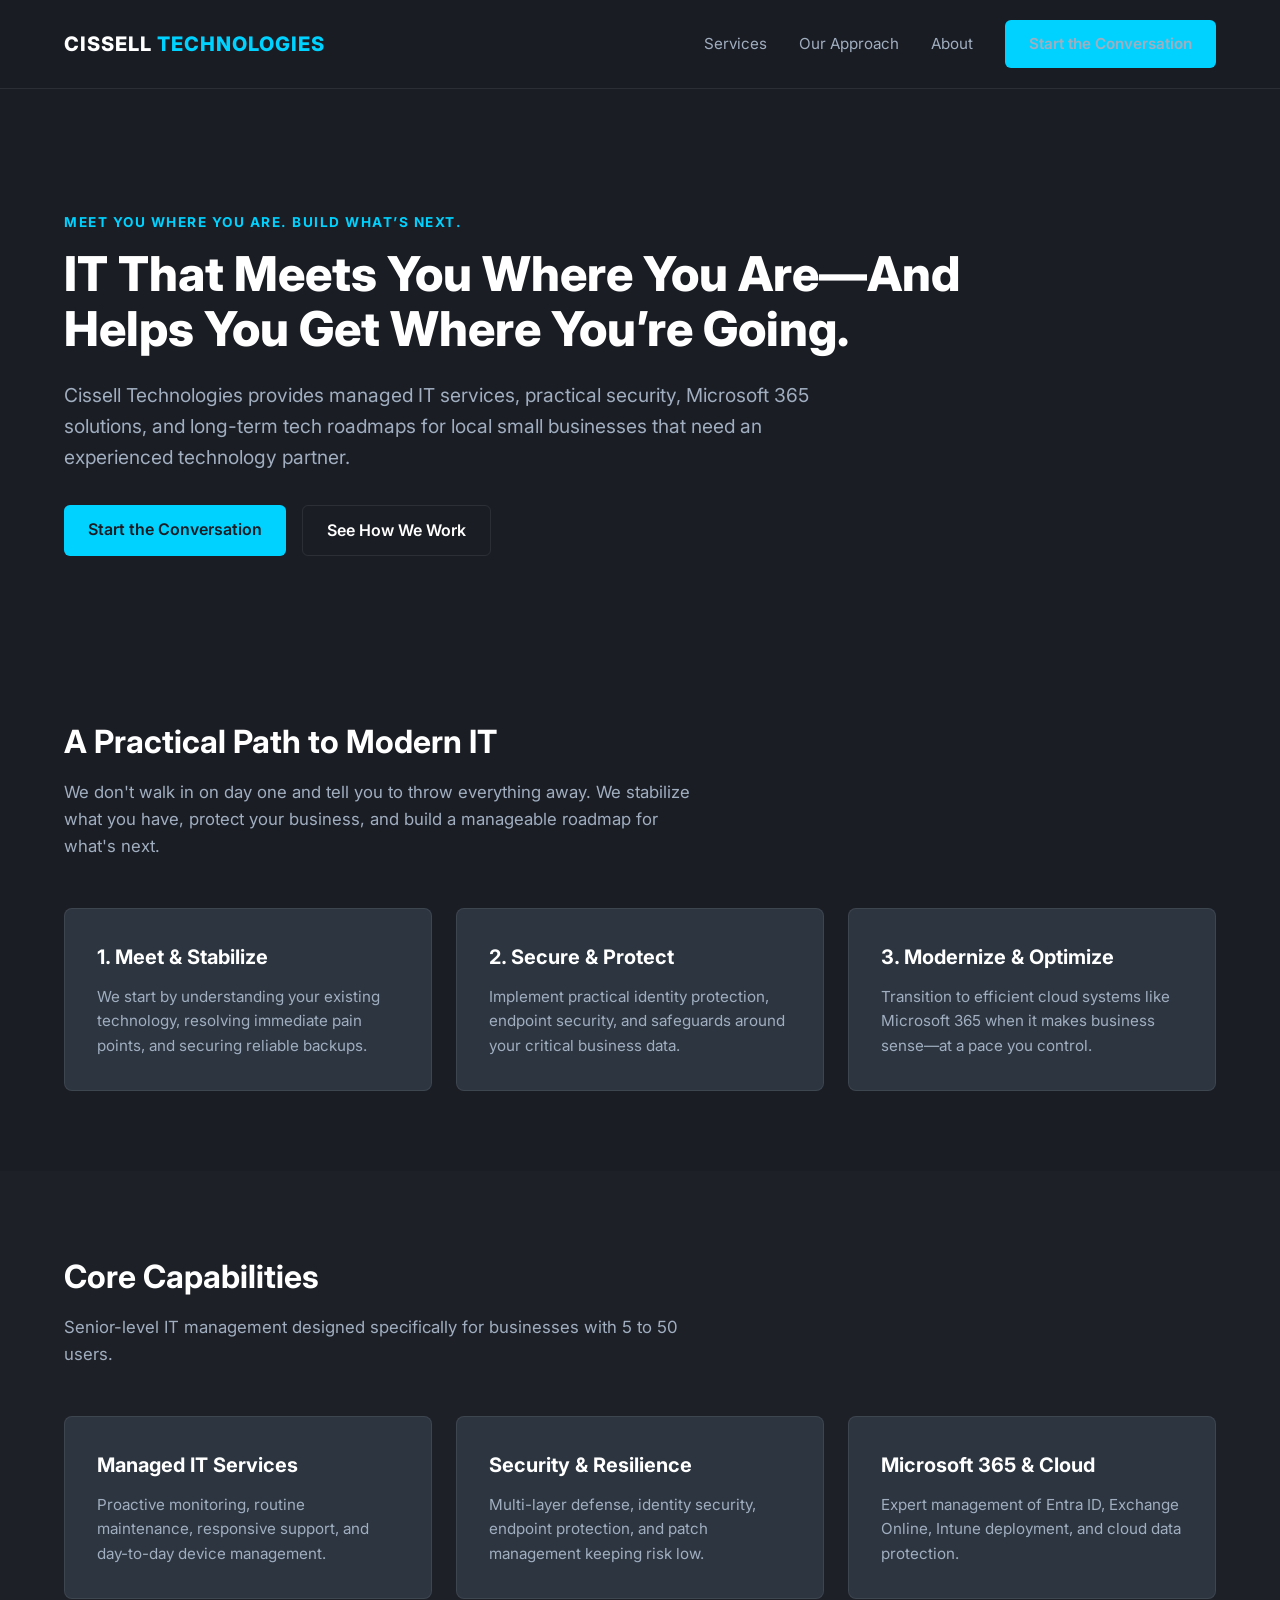
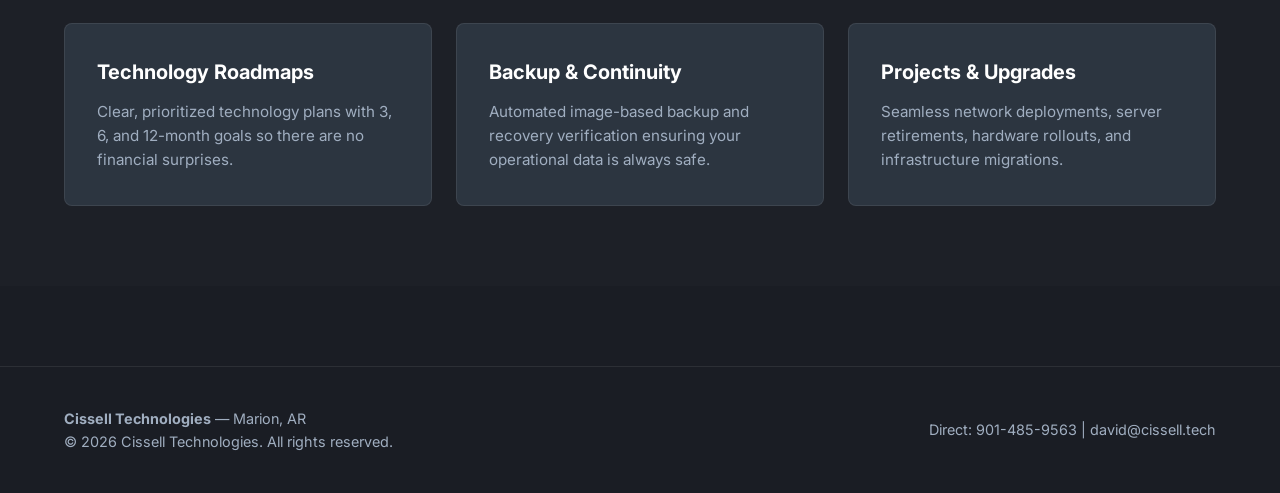
==== index.html @ 0b612d28 "Add files via upload" ====
<!DOCTYPE html>
<html lang="en">
<head>
  <meta charset="UTF-8">
  <meta name="viewport" content="width=device-width, initial-scale=1.0">
  <title>Cissell Technologies | Managed IT Services & Consulting</title>
  <meta name="description" content="Senior-level managed IT services, practical security, and technology roadmaps for local small businesses.">
  <link rel="stylesheet" href="styles.css">
  <link rel="preconnect" href="https://fonts.googleapis.com">
  <link rel="preconnect" href="https://fonts.gstatic.com" crossorigin>
  <link href="https://fonts.googleapis.com/css2?family=Inter:wght@400;600;700;800&display=swap" rel="stylesheet">
</head>
<body>

  <!-- NAVIGATION -->
  <nav class="navbar">
    <div class="container nav-container">
      <a href="index.html" class="brand-logo">CISSELL <span>TECHNOLOGIES</span></a>
      <ul class="nav-links">
        <li><a href="services.html">Services</a></li>
        <li><a href="approach.html">Our Approach</a></li>
        <li><a href="about.html">About</a></li>
        <li><a href="contact.html" class="btn btn-primary">Start the Conversation</a></li>
      </ul>
    </div>
  </nav>

  <!-- HERO SECTION -->
  <header class="hero">
    <div class="container">
      <div class="hero-grid">
        <div>
          <span class="tagline-badge">Meet You Where You Are. Build What’s Next.</span>
          <h1>IT That Meets You Where You Are—And Helps You Get Where You’re Going.</h1>
          <p>Cissell Technologies provides managed IT services, practical security, Microsoft 365 solutions, and long-term tech roadmaps for local small businesses that need an experienced technology partner.</p>
          <div class="cta-group">
            <a href="contact.html" class="btn btn-primary">Start the Conversation</a>
            <a href="approach.html" class="btn btn-secondary">See How We Work</a>
          </div>
        </div>
      </div>
    </div>
  </header>

  <!-- PHILOSOPHY / APPROACH SECTION -->
  <section>
    <div class="container">
      <div class="section-header">
        <h2>A Practical Path to Modern IT</h2>
        <p>We don't walk in on day one and tell you to throw everything away. We stabilize what you have, protect your business, and build a manageable roadmap for what's next.</p>
      </div>

      <div class="grid-3">
        <div class="card">
          <h3>1. Meet & Stabilize</h3>
          <p>We start by understanding your existing technology, resolving immediate pain points, and securing reliable backups.</p>
        </div>
        <div class="card">
          <h3>2. Secure & Protect</h3>
          <p>Implement practical identity protection, endpoint security, and safeguards around your critical business data.</p>
        </div>
        <div class="card">
          <h3>3. Modernize & Optimize</h3>
          <p>Transition to efficient cloud systems like Microsoft 365 when it makes business sense—at a pace you control.</p>
        </div>
      </div>
    </div>
  </section>

  <!-- SERVICES PREVIEW -->
  <section style="background-color: rgba(255,255,255,0.01);">
    <div class="container">
      <div class="section-header">
        <h2>Core Capabilities</h2>
        <p>Senior-level IT management designed specifically for businesses with 5 to 50 users.</p>
      </div>

      <div class="grid-3">
        <div class="card">
          <h3>Managed IT Services</h3>
          <p>Proactive monitoring, routine maintenance, responsive support, and day-to-day device management.</p>
        </div>
        <div class="card">
          <h3>Security & Resilience</h3>
          <p>Multi-layer defense, identity security, endpoint protection, and patch management keeping risk low.</p>
        </div>
        <div class="card">
          <h3>Microsoft 365 & Cloud</h3>
          <p>Expert management of Entra ID, Exchange Online, Intune deployment, and cloud data protection.</p>
        </div>
        <div class="card">
          <h3>Technology Roadmaps</h3>
          <p>Clear, prioritized technology plans with 3, 6, and 12-month goals so there are no financial surprises.</p>
        </div>
        <div class="card">
          <h3>Backup & Continuity</h3>
          <p>Automated image-based backup and recovery verification ensuring your operational data is always safe.</p>
        </div>
        <div class="card">
          <h3>Projects & Upgrades</h3>
          <p>Seamless network deployments, server retirements, hardware rollouts, and infrastructure migrations.</p>
        </div>
      </div>
    </div>
  </section>

  <!-- FOOTER -->
  <footer>
    <div class="container footer-container">
      <div>
        <p><strong>Cissell Technologies</strong> — Marion, AR</p>
        <p>© 2026 Cissell Technologies. All rights reserved.</p>
      </div>
      <div>
        <p>Direct: 901-485-9563 | david@cissell.tech</p>
      </div>
    </div>
  </footer>

</body>
</html>
---- styles.css ----
/* ==========================================
   CISSELL TECHNOLOGIES - DESIGN SYSTEM
   Palette: Obsidian, Electric Cyan, Steel Slate
   ========================================== */

:root {
  --bg-obsidian: #1A1D24;
  --card-slate: #2C3540;
  --accent-cyan: #00D2FF;
  --accent-cyan-hover: #33DCFF;
  --text-white: #FFFFFF;
  --text-slate: #A0AEC0;
  --border-slate: rgba(255, 255, 255, 0.08);
  --font-family: 'Inter', -apple-system, BlinkMacSystemFont, 'Segoe UI', Roboto, sans-serif;
  --container-max: 1200px;
}

* {
  box-sizing: border-box;
  margin: 0;
  padding: 0;
}

body {
  background-color: var(--bg-obsidian);
  color: var(--text-white);
  font-family: var(--font-family);
  line-height: 1.6;
  -webkit-font-smoothing: antialiased;
}

/* LAYOUT & CONTAINERS */
.container {
  max-width: var(--container-max);
  margin: 0 auto;
  padding: 0 24px;
}

section {
  padding: 80px 0;
}

/* NAVIGATION */
.navbar {
  position: sticky;
  top: 0;
  background-color: rgba(26, 29, 36, 0.9);
  backdrop-filter: blur(10px);
  border-bottom: 1px solid var(--border-slate);
  z-index: 1000;
  padding: 20px 0;
}

.nav-container {
  display: flex;
  justify-content: space-between;
  align-items: center;
}

.brand-logo {
  font-weight: 800;
  font-size: 1.25rem;
  letter-spacing: 1px;
  color: var(--text-white);
  text-decoration: none;
}

.brand-logo span {
  color: var(--accent-cyan);
}

.nav-links {
  display: flex;
  gap: 32px;
  list-style: none;
  align-items: center;
}

.nav-links a {
  color: var(--text-slate);
  text-decoration: none;
  font-size: 0.95rem;
  transition: color 0.2s ease;
}

.nav-links a:hover {
  color: var(--text-white);
}

/* BUTTONS */
.btn {
  display: inline-block;
  padding: 12px 24px;
  border-radius: 6px;
  font-weight: 600;
  text-decoration: none;
  transition: all 0.2s ease;
  cursor: pointer;
  border: none;
}

.btn-primary {
  background-color: var(--accent-cyan);
  color: var(--bg-obsidian);
}

.btn-primary:hover {
  background-color: var(--accent-cyan-hover);
  box-shadow: 0 0 15px rgba(0, 210, 255, 0.3);
}

.btn-secondary {
  background-color: transparent;
  color: var(--text-white);
  border: 1px solid var(--border-slate);
}

.btn-secondary:hover {
  border-color: var(--text-slate);
  background-color: rgba(255, 255, 255, 0.03);
}

/* HERO SECTION */
.hero {
  padding: 120px 0 80px 0;
}

.hero-grid {
  display: grid;
  grid-template-columns: 1fr;
  gap: 40px;
  max-width: 900px;
}

.tagline-badge {
  display: inline-block;
  color: var(--accent-cyan);
  font-size: 0.85rem;
  font-weight: 700;
  letter-spacing: 1.5px;
  text-transform: uppercase;
  margin-bottom: 12px;
}

.hero h1 {
  font-size: 3rem;
  line-height: 1.15;
  font-weight: 800;
  margin-bottom: 24px;
}

.hero p {
  font-size: 1.2rem;
  color: var(--text-slate);
  margin-bottom: 32px;
  max-width: 750px;
}

.cta-group {
  display: flex;
  gap: 16px;
  flex-wrap: wrap;
}

/* CARDS & GRIDS */
.section-header {
  margin-bottom: 48px;
}

.section-header h2 {
  font-size: 2rem;
  font-weight: 700;
  margin-bottom: 12px;
}

.section-header p {
  color: var(--text-slate);
  font-size: 1.05rem;
  max-width: 650px;
}

.grid-3 {
  display: grid;
  grid-template-columns: repeat(auto-fit, minmax(320px, 1fr));
  gap: 24px;
}

.card {
  background-color: var(--card-slate);
  border: 1px solid var(--border-slate);
  border-radius: 8px;
  padding: 32px;
  transition: transform 0.2s ease, border-color 0.2s ease;
}

.card:hover {
  transform: translateY(-4px);
  border-color: rgba(0, 210, 255, 0.3);
}

.card h3 {
  font-size: 1.25rem;
  margin-bottom: 12px;
}

.card p {
  color: var(--text-slate);
  font-size: 0.95rem;
}

/* FOOTER */
footer {
  border-top: 1px solid var(--border-slate);
  padding: 40px 0;
  margin-top: 80px;
  color: var(--text-slate);
  font-size: 0.9rem;
}

.footer-container {
  display: flex;
  justify-content: space-between;
  align-items: center;
  flex-wrap: wrap;
  gap: 20px;
}

/* RESPONSIVE */
@media (max-width: 768px) {
  .hero h1 { font-size: 2.2rem; }
  .nav-links { display: none; } /* Add mobile drawer script as needed */
}
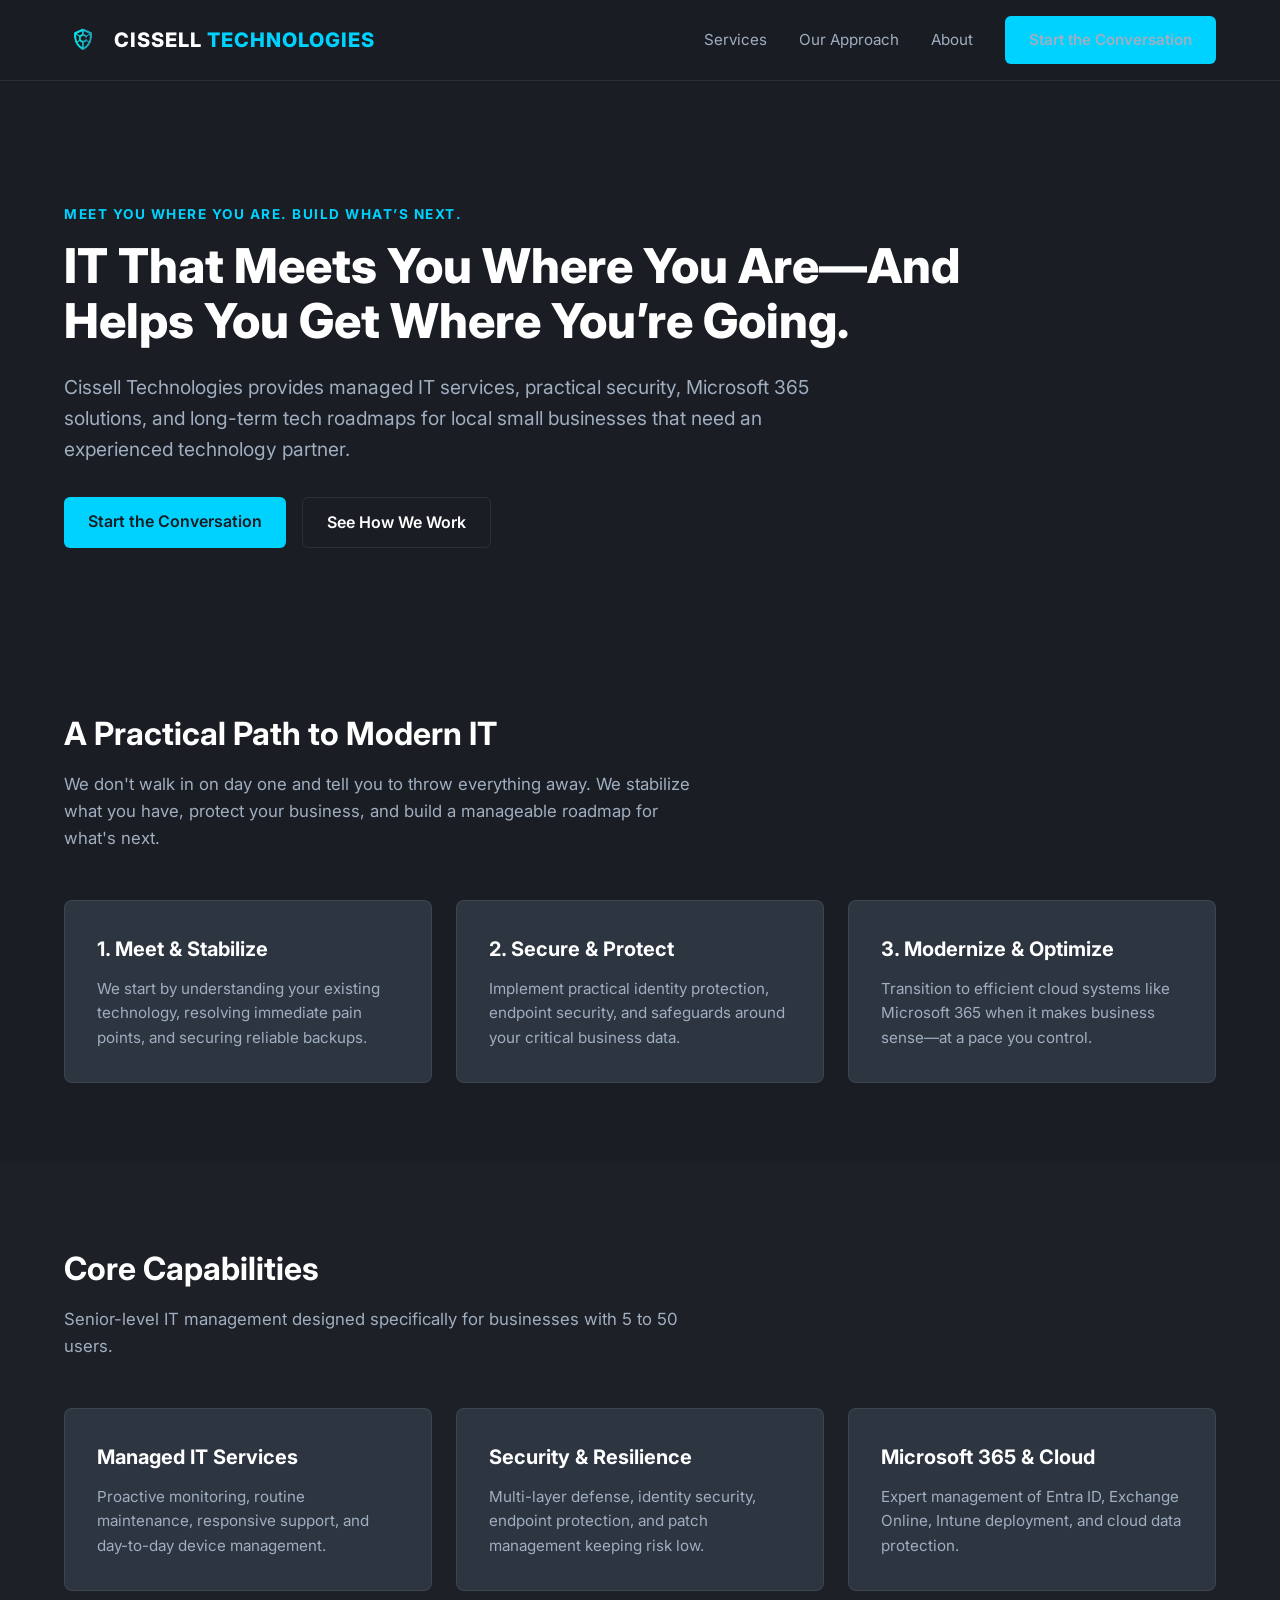
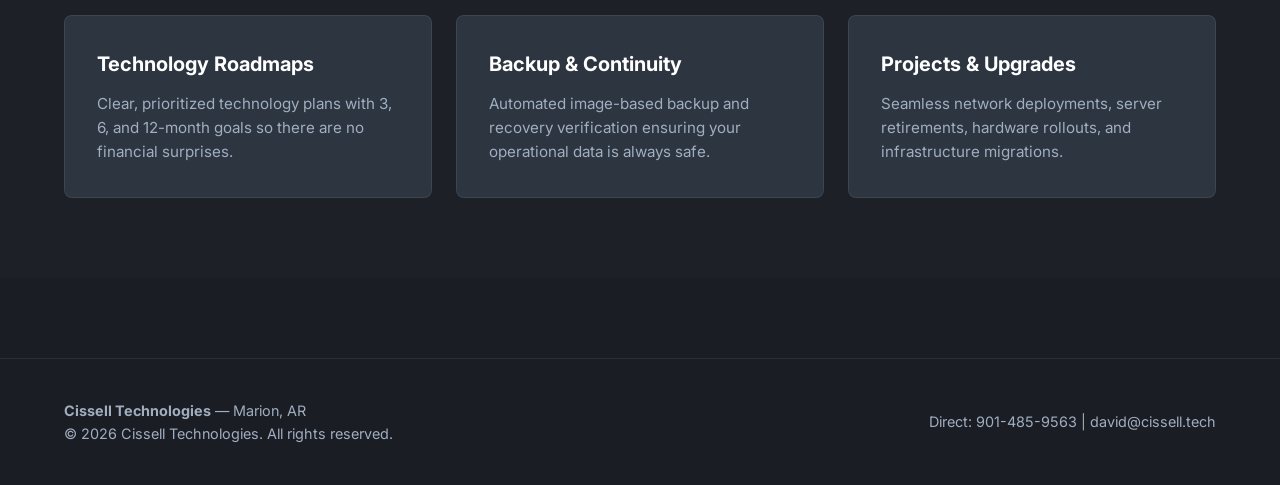
==== commit 6a205180: "Add files via upload" ====
--- a/index.html
+++ b/index.html
@@ -5,6 +5,7 @@
   <meta name="viewport" content="width=device-width, initial-scale=1.0">
   <title>Cissell Technologies | Managed IT Services & Consulting</title>
   <meta name="description" content="Senior-level managed IT services, practical security, and technology roadmaps for local small businesses.">
+  <link rel="icon" type="image/svg+xml" href="logo.svg">
   <link rel="stylesheet" href="styles.css">
   <link rel="preconnect" href="https://fonts.googleapis.com">
   <link rel="preconnect" href="https://fonts.gstatic.com" crossorigin>
@@ -15,7 +16,10 @@
   <!-- NAVIGATION -->
   <nav class="navbar">
     <div class="container nav-container">
-      <a href="index.html" class="brand-logo">CISSELL <span>TECHNOLOGIES</span></a>
+      <a href="index.html" class="brand-link">
+        <img src="logo.svg" alt="Cissell Technologies Logo" class="brand-logo-img">
+        <span class="brand-text">CISSELL <span>TECHNOLOGIES</span></span>
+      </a>
       <ul class="nav-links">
         <li><a href="services.html">Services</a></li>
         <li><a href="approach.html">Our Approach</a></li>
--- a/styles.css
+++ b/styles.css
@@ -40,7 +40,7 @@
   padding: 80px 0;
 }
 
-/* NAVIGATION */
+/* NAVIGATION & BRANDING */
 .navbar {
   position: sticky;
   top: 0;
@@ -48,7 +48,7 @@
   backdrop-filter: blur(10px);
   border-bottom: 1px solid var(--border-slate);
   z-index: 1000;
-  padding: 20px 0;
+  padding: 16px 0;
 }
 
 .nav-container {
@@ -57,15 +57,27 @@
   align-items: center;
 }
 
-.brand-logo {
+.brand-link {
+  display: flex;
+  align-items: center;
+  gap: 12px;
+  text-decoration: none;
+}
+
+.brand-logo-img {
+  height: 38px;
+  width: auto;
+  display: block;
+}
+
+.brand-text {
   font-weight: 800;
   font-size: 1.25rem;
   letter-spacing: 1px;
   color: var(--text-white);
-  text-decoration: none;
-}
-
-.brand-logo span {
+}
+
+.brand-text span {
   color: var(--accent-cyan);
 }
 
@@ -228,5 +240,5 @@
 /* RESPONSIVE */
 @media (max-width: 768px) {
   .hero h1 { font-size: 2.2rem; }
-  .nav-links { display: none; } /* Add mobile drawer script as needed */
+  .nav-links { display: none; }
 }
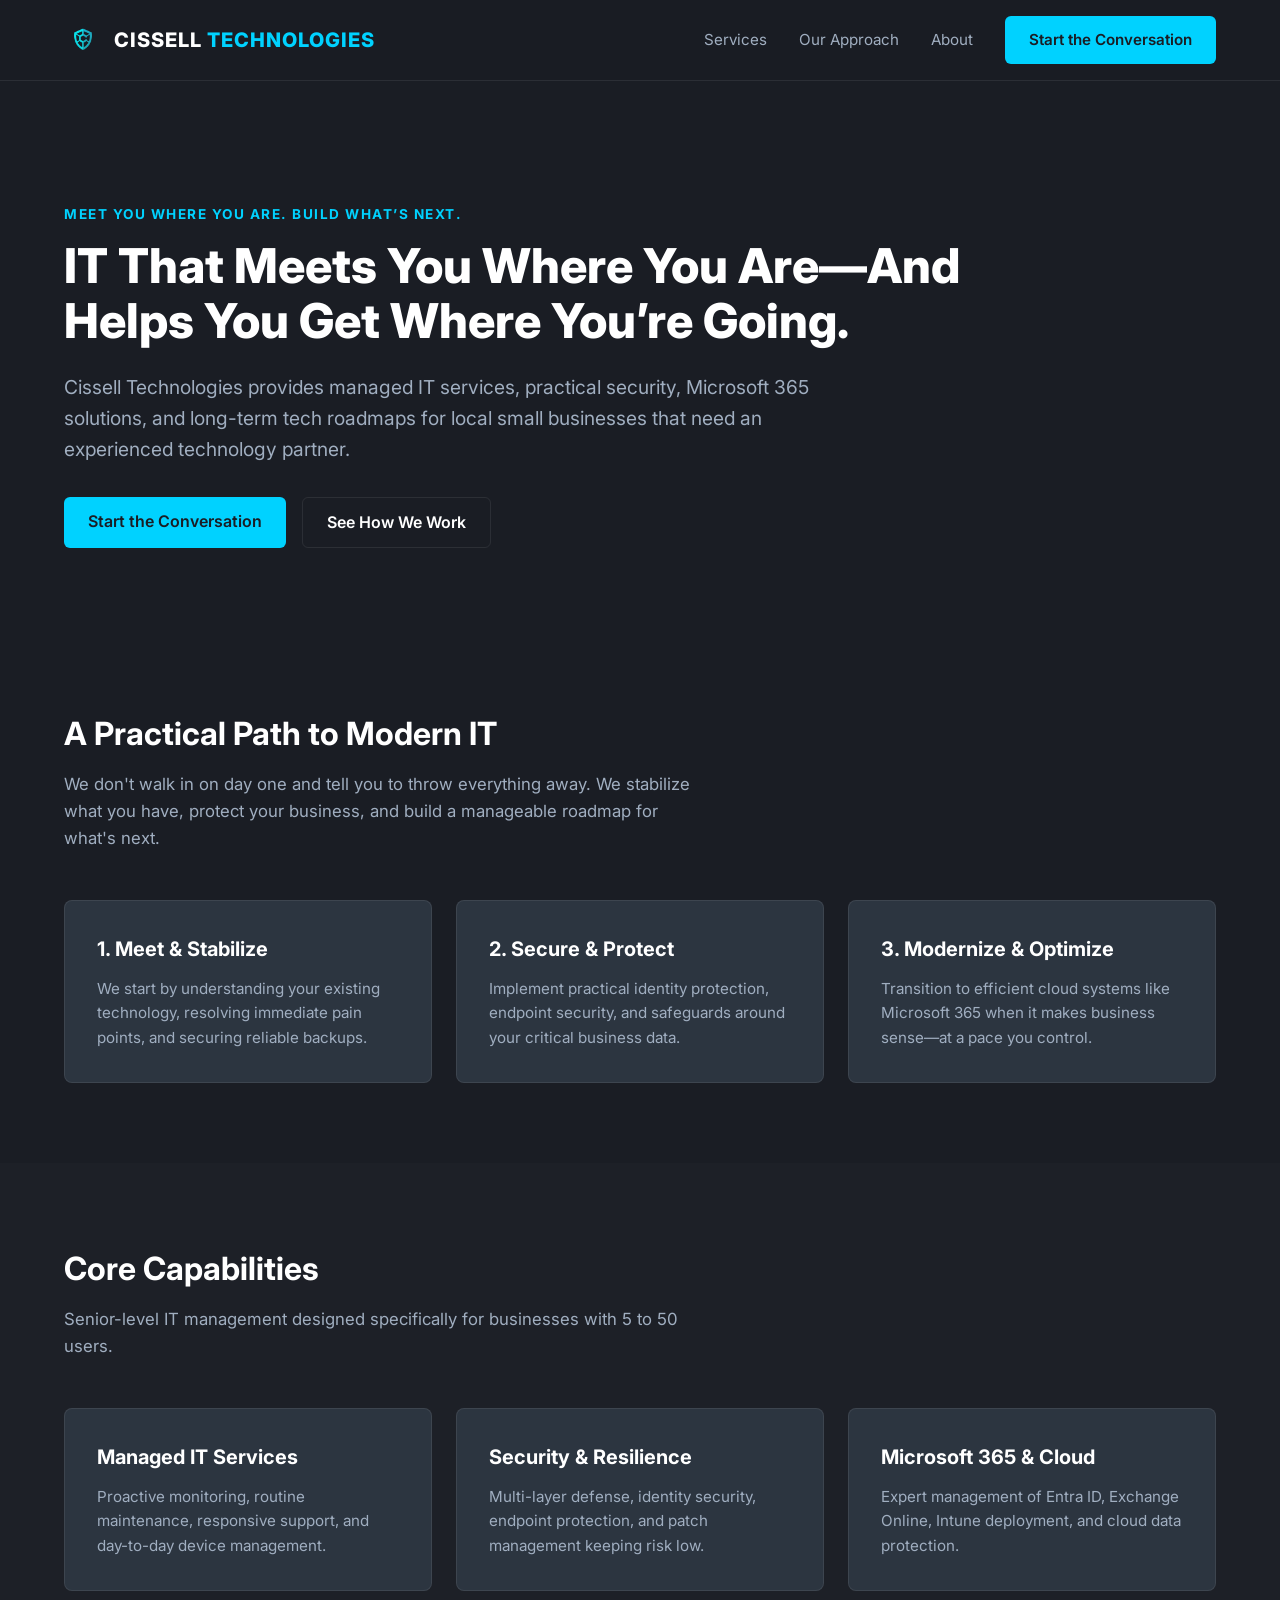
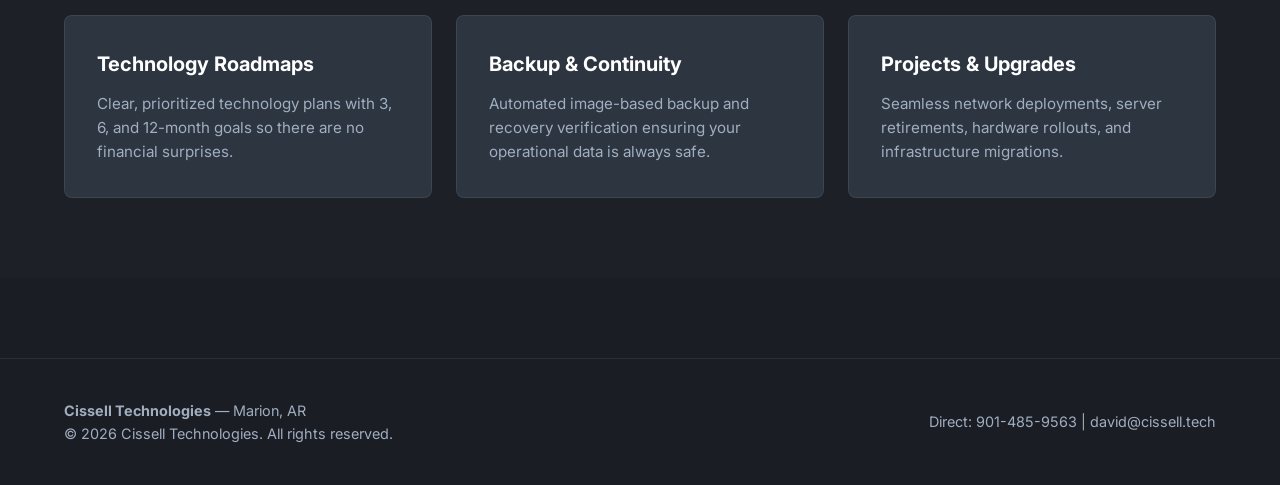
==== commit d0a38a9e: "Add files via upload" ====
--- a/index.html
+++ b/index.html
@@ -16,9 +16,11 @@
   <!-- NAVIGATION -->
   <nav class="navbar">
     <div class="container nav-container">
-      <a href="index.html" class="brand-link">
-        <img src="logo.svg" alt="Cissell Technologies Logo" class="brand-logo-img">
-        <span class="brand-text">CISSELL <span>TECHNOLOGIES</span></span>
+      <a href="index.html" class="brand-link" style="text-decoration: none; display: flex; align-items: center; gap: 12px;">
+        <img src="logo.svg" alt="Cissell Technologies Logo" class="brand-logo-img" height="38" style="height: 38px; width: auto; display: block;">
+        <span class="brand-text" style="color: #ffffff; font-weight: 800; font-size: 1.25rem; letter-spacing: 1px; text-decoration: none; white-space: nowrap;">
+          CISSELL <span style="color: #00d2ff;">TECHNOLOGIES</span>
+        </span>
       </a>
       <ul class="nav-links">
         <li><a href="services.html">Services</a></li>
--- a/styles.css
+++ b/styles.css
@@ -40,7 +40,7 @@
   padding: 80px 0;
 }
 
-/* NAVIGATION & BRANDING */
+/* NAVIGATION & BRANDING RESET */
 .navbar {
   position: sticky;
   top: 0;
@@ -57,28 +57,40 @@
   align-items: center;
 }
 
-.brand-link {
-  display: flex;
-  align-items: center;
-  gap: 12px;
-  text-decoration: none;
+/* HARD OVERRIDE FOR HYPERLINK DEFAULTS */
+a.brand-link,
+a.brand-link:visited,
+a.brand-link:hover,
+a.brand-link:active {
+  display: flex !important;
+  align-items: center !important;
+  gap: 12px !important;
+  text-decoration: none !important;
+  color: inherit !important;
+  outline: none;
 }
 
 .brand-logo-img {
-  height: 38px;
-  width: auto;
+  height: 38px !important;
+  max-height: 38px !important;
+  width: auto !important;
+  max-width: 100% !important;
+  object-fit: contain;
   display: block;
 }
 
 .brand-text {
-  font-weight: 800;
-  font-size: 1.25rem;
-  letter-spacing: 1px;
-  color: var(--text-white);
+  font-family: 'Inter', -apple-system, BlinkMacSystemFont, sans-serif !important;
+  font-weight: 800 !important;
+  font-size: 1.25rem !important;
+  letter-spacing: 1px !important;
+  color: #FFFFFF !important;
+  white-space: nowrap !important;
+  text-decoration: none !important;
 }
 
 .brand-text span {
-  color: var(--accent-cyan);
+  color: #00D2FF !important;
 }
 
 .nav-links {
@@ -113,7 +125,7 @@
 
 .btn-primary {
   background-color: var(--accent-cyan);
-  color: var(--bg-obsidian);
+  color: var(--bg-obsidian) !important;
 }
 
 .btn-primary:hover {
@@ -123,7 +135,7 @@
 
 .btn-secondary {
   background-color: transparent;
-  color: var(--text-white);
+  color: var(--text-white) !important;
   border: 1px solid var(--border-slate);
 }
 
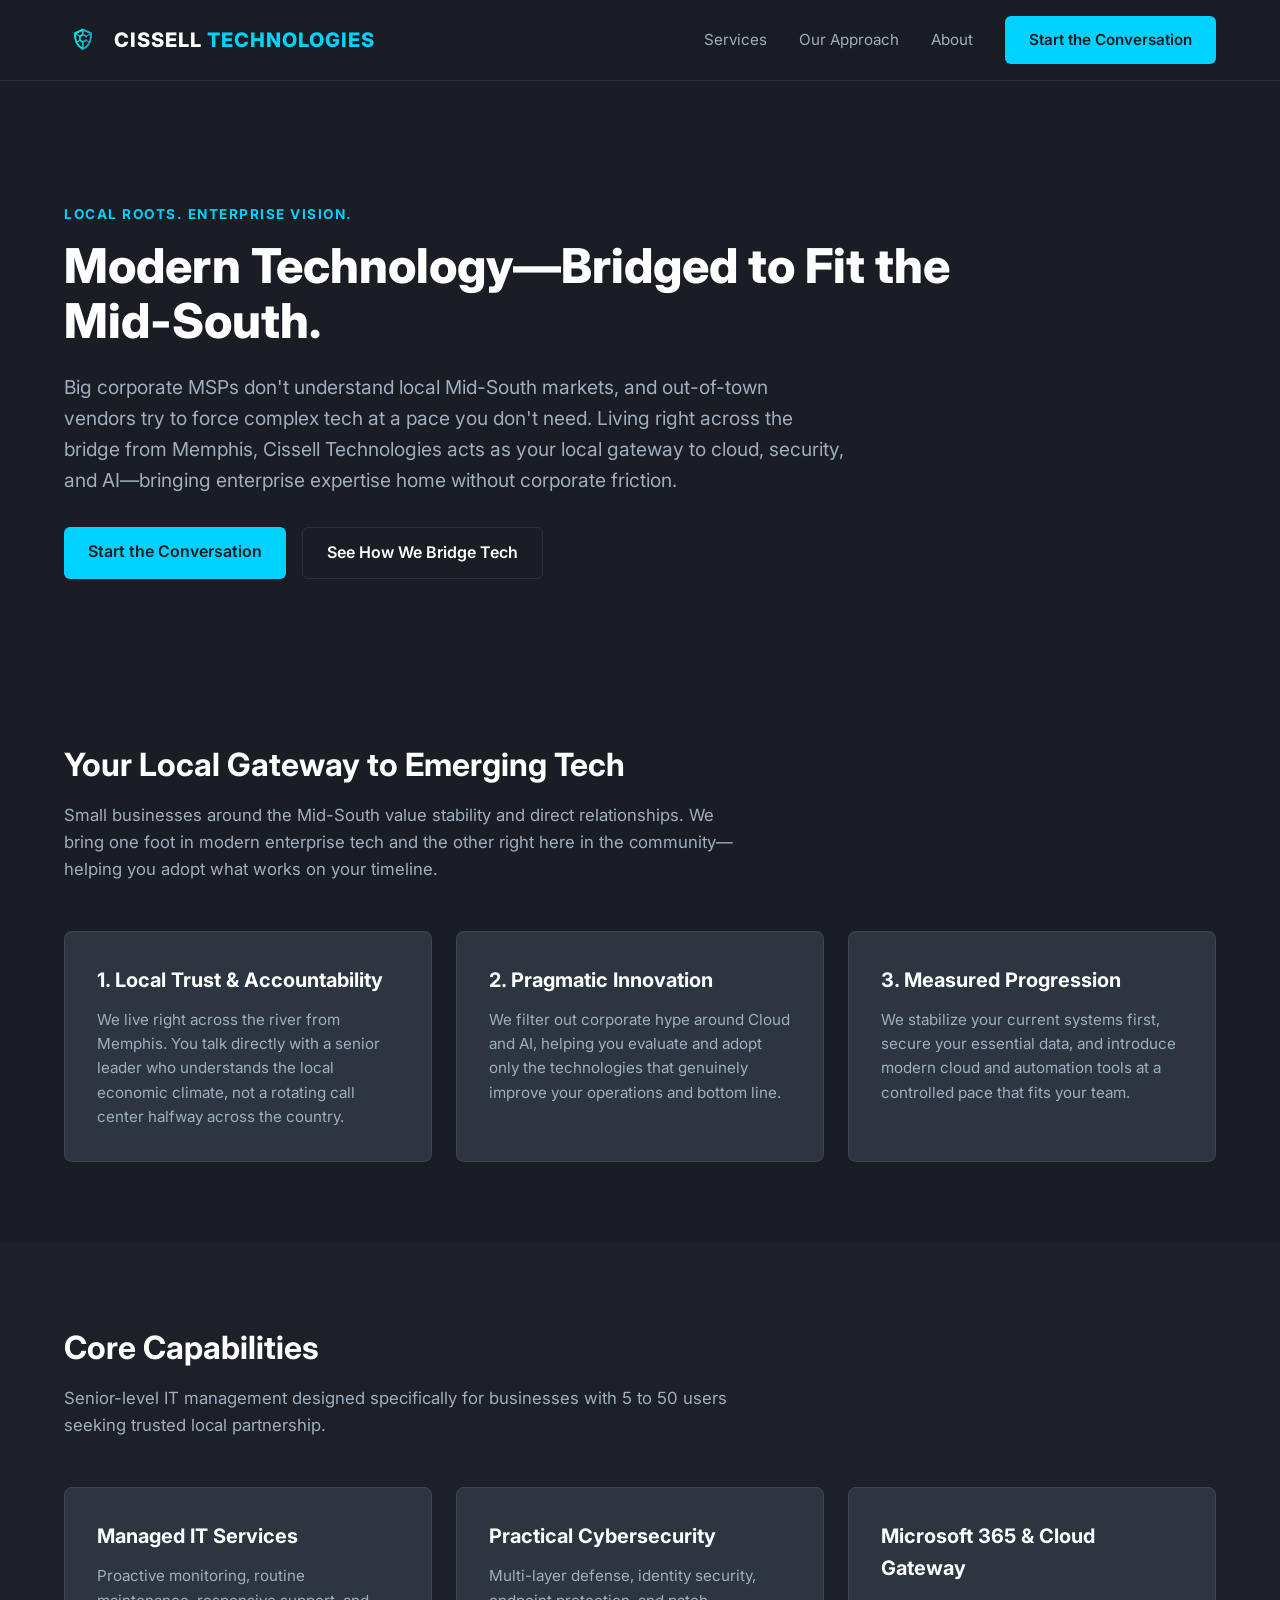
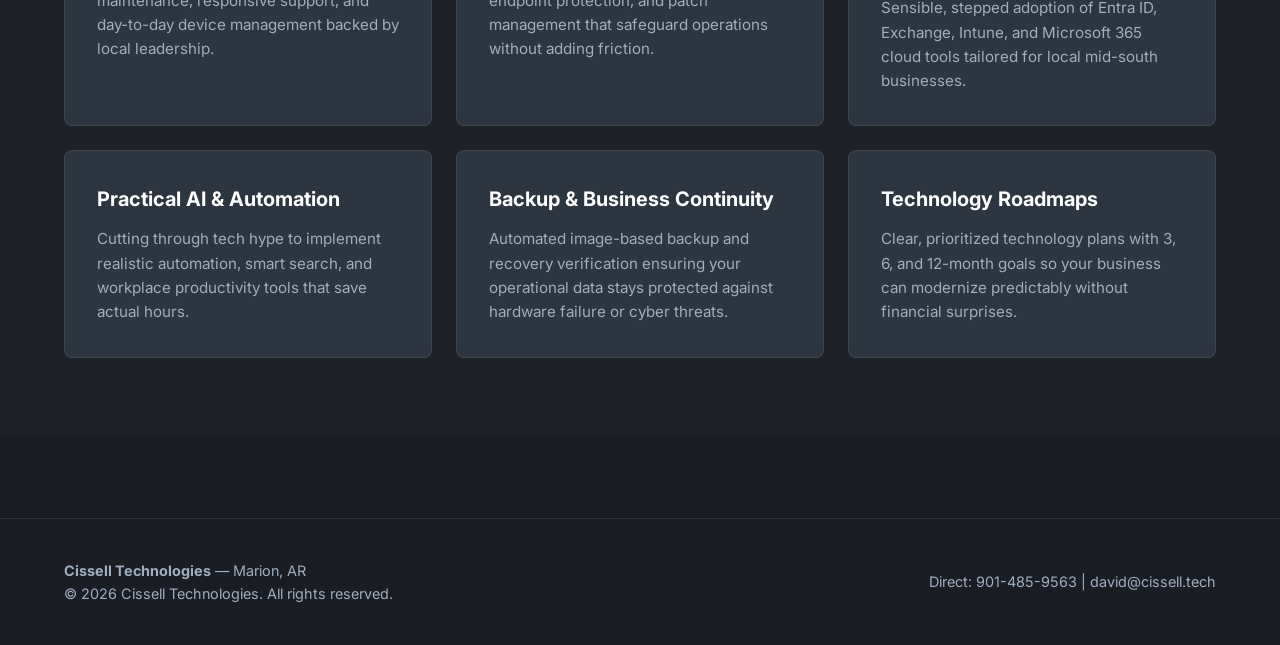
==== commit 57c48b0a: "Add files via upload" ====
--- a/index.html
+++ b/index.html
@@ -3,8 +3,8 @@
 <head>
   <meta charset="UTF-8">
   <meta name="viewport" content="width=device-width, initial-scale=1.0">
-  <title>Cissell Technologies | Managed IT Services & Consulting</title>
-  <meta name="description" content="Senior-level managed IT services, practical security, and technology roadmaps for local small businesses.">
+  <title>Cissell Technologies | Mid-South Managed IT & Modern Tech Gateway</title>
+  <meta name="description" content="Senior-level managed IT services, practical security, cloud adoption, and sensible technology guidance for small businesses across the Mid-South.">
   <link rel="icon" type="image/svg+xml" href="logo.svg">
   <link rel="stylesheet" href="styles.css">
   <link rel="preconnect" href="https://fonts.googleapis.com">
@@ -36,12 +36,12 @@
     <div class="container">
       <div class="hero-grid">
         <div>
-          <span class="tagline-badge">Meet You Where You Are. Build What’s Next.</span>
-          <h1>IT That Meets You Where You Are—And Helps You Get Where You’re Going.</h1>
-          <p>Cissell Technologies provides managed IT services, practical security, Microsoft 365 solutions, and long-term tech roadmaps for local small businesses that need an experienced technology partner.</p>
+          <span class="tagline-badge">Local Roots. Enterprise Vision.</span>
+          <h1>Modern Technology—Bridged to Fit the Mid-South.</h1>
+          <p>Big corporate MSPs don't understand local Mid-South markets, and out-of-town vendors try to force complex tech at a pace you don't need. Living right across the bridge from Memphis, Cissell Technologies acts as your local gateway to cloud, security, and AI—bringing enterprise expertise home without corporate friction.</p>
           <div class="cta-group">
             <a href="contact.html" class="btn btn-primary">Start the Conversation</a>
-            <a href="approach.html" class="btn btn-secondary">See How We Work</a>
+            <a href="approach.html" class="btn btn-secondary">See How We Bridge Tech</a>
           </div>
         </div>
       </div>
@@ -52,22 +52,22 @@
   <section>
     <div class="container">
       <div class="section-header">
-        <h2>A Practical Path to Modern IT</h2>
-        <p>We don't walk in on day one and tell you to throw everything away. We stabilize what you have, protect your business, and build a manageable roadmap for what's next.</p>
+        <h2>Your Local Gateway to Emerging Tech</h2>
+        <p>Small businesses around the Mid-South value stability and direct relationships. We bring one foot in modern enterprise tech and the other right here in the community—helping you adopt what works on your timeline.</p>
       </div>
 
       <div class="grid-3">
         <div class="card">
-          <h3>1. Meet & Stabilize</h3>
-          <p>We start by understanding your existing technology, resolving immediate pain points, and securing reliable backups.</p>
+          <h3>1. Local Trust & Accountability</h3>
+          <p>We live right across the river from Memphis. You talk directly with a senior leader who understands the local economic climate, not a rotating call center halfway across the country.</p>
         </div>
         <div class="card">
-          <h3>2. Secure & Protect</h3>
-          <p>Implement practical identity protection, endpoint security, and safeguards around your critical business data.</p>
+          <h3>2. Pragmatic Innovation</h3>
+          <p>We filter out corporate hype around Cloud and AI, helping you evaluate and adopt only the technologies that genuinely improve your operations and bottom line.</p>
         </div>
         <div class="card">
-          <h3>3. Modernize & Optimize</h3>
-          <p>Transition to efficient cloud systems like Microsoft 365 when it makes business sense—at a pace you control.</p>
+          <h3>3. Measured Progression</h3>
+          <p>We stabilize your current systems first, secure your essential data, and introduce modern cloud and automation tools at a controlled pace that fits your team.</p>
         </div>
       </div>
     </div>
@@ -78,33 +78,33 @@
     <div class="container">
       <div class="section-header">
         <h2>Core Capabilities</h2>
-        <p>Senior-level IT management designed specifically for businesses with 5 to 50 users.</p>
+        <p>Senior-level IT management designed specifically for businesses with 5 to 50 users seeking trusted local partnership.</p>
       </div>
 
       <div class="grid-3">
         <div class="card">
           <h3>Managed IT Services</h3>
-          <p>Proactive monitoring, routine maintenance, responsive support, and day-to-day device management.</p>
+          <p>Proactive monitoring, routine maintenance, responsive support, and day-to-day device management backed by local leadership.</p>
         </div>
         <div class="card">
-          <h3>Security & Resilience</h3>
-          <p>Multi-layer defense, identity security, endpoint protection, and patch management keeping risk low.</p>
+          <h3>Practical Cybersecurity</h3>
+          <p>Multi-layer defense, identity security, endpoint protection, and patch management that safeguard operations without adding friction.</p>
         </div>
         <div class="card">
-          <h3>Microsoft 365 & Cloud</h3>
-          <p>Expert management of Entra ID, Exchange Online, Intune deployment, and cloud data protection.</p>
+          <h3>Microsoft 365 & Cloud Gateway</h3>
+          <p>Sensible, stepped adoption of Entra ID, Exchange, Intune, and Microsoft 365 cloud tools tailored for local mid-south businesses.</p>
+        </div>
+        <div class="card">
+          <h3>Practical AI & Automation</h3>
+          <p>Cutting through tech hype to implement realistic automation, smart search, and workplace productivity tools that save actual hours.</p>
+        </div>
+        <div class="card">
+          <h3>Backup & Business Continuity</h3>
+          <p>Automated image-based backup and recovery verification ensuring your operational data stays protected against hardware failure or cyber threats.</p>
         </div>
         <div class="card">
           <h3>Technology Roadmaps</h3>
-          <p>Clear, prioritized technology plans with 3, 6, and 12-month goals so there are no financial surprises.</p>
-        </div>
-        <div class="card">
-          <h3>Backup & Continuity</h3>
-          <p>Automated image-based backup and recovery verification ensuring your operational data is always safe.</p>
-        </div>
-        <div class="card">
-          <h3>Projects & Upgrades</h3>
-          <p>Seamless network deployments, server retirements, hardware rollouts, and infrastructure migrations.</p>
+          <p>Clear, prioritized technology plans with 3, 6, and 12-month goals so your business can modernize predictably without financial surprises.</p>
         </div>
       </div>
     </div>
--- a/styles.css
+++ b/styles.css
@@ -57,7 +57,6 @@
   align-items: center;
 }
 
-/* HARD OVERRIDE FOR HYPERLINK DEFAULTS */
 a.brand-link,
 a.brand-link:visited,
 a.brand-link:hover,
@@ -153,7 +152,7 @@
   display: grid;
   grid-template-columns: 1fr;
   gap: 40px;
-  max-width: 900px;
+  max-width: 920px;
 }
 
 .tagline-badge {
@@ -177,7 +176,7 @@
   font-size: 1.2rem;
   color: var(--text-slate);
   margin-bottom: 32px;
-  max-width: 750px;
+  max-width: 780px;
 }
 
 .cta-group {
@@ -200,7 +199,7 @@
 .section-header p {
   color: var(--text-slate);
   font-size: 1.05rem;
-  max-width: 650px;
+  max-width: 680px;
 }
 
 .grid-3 {
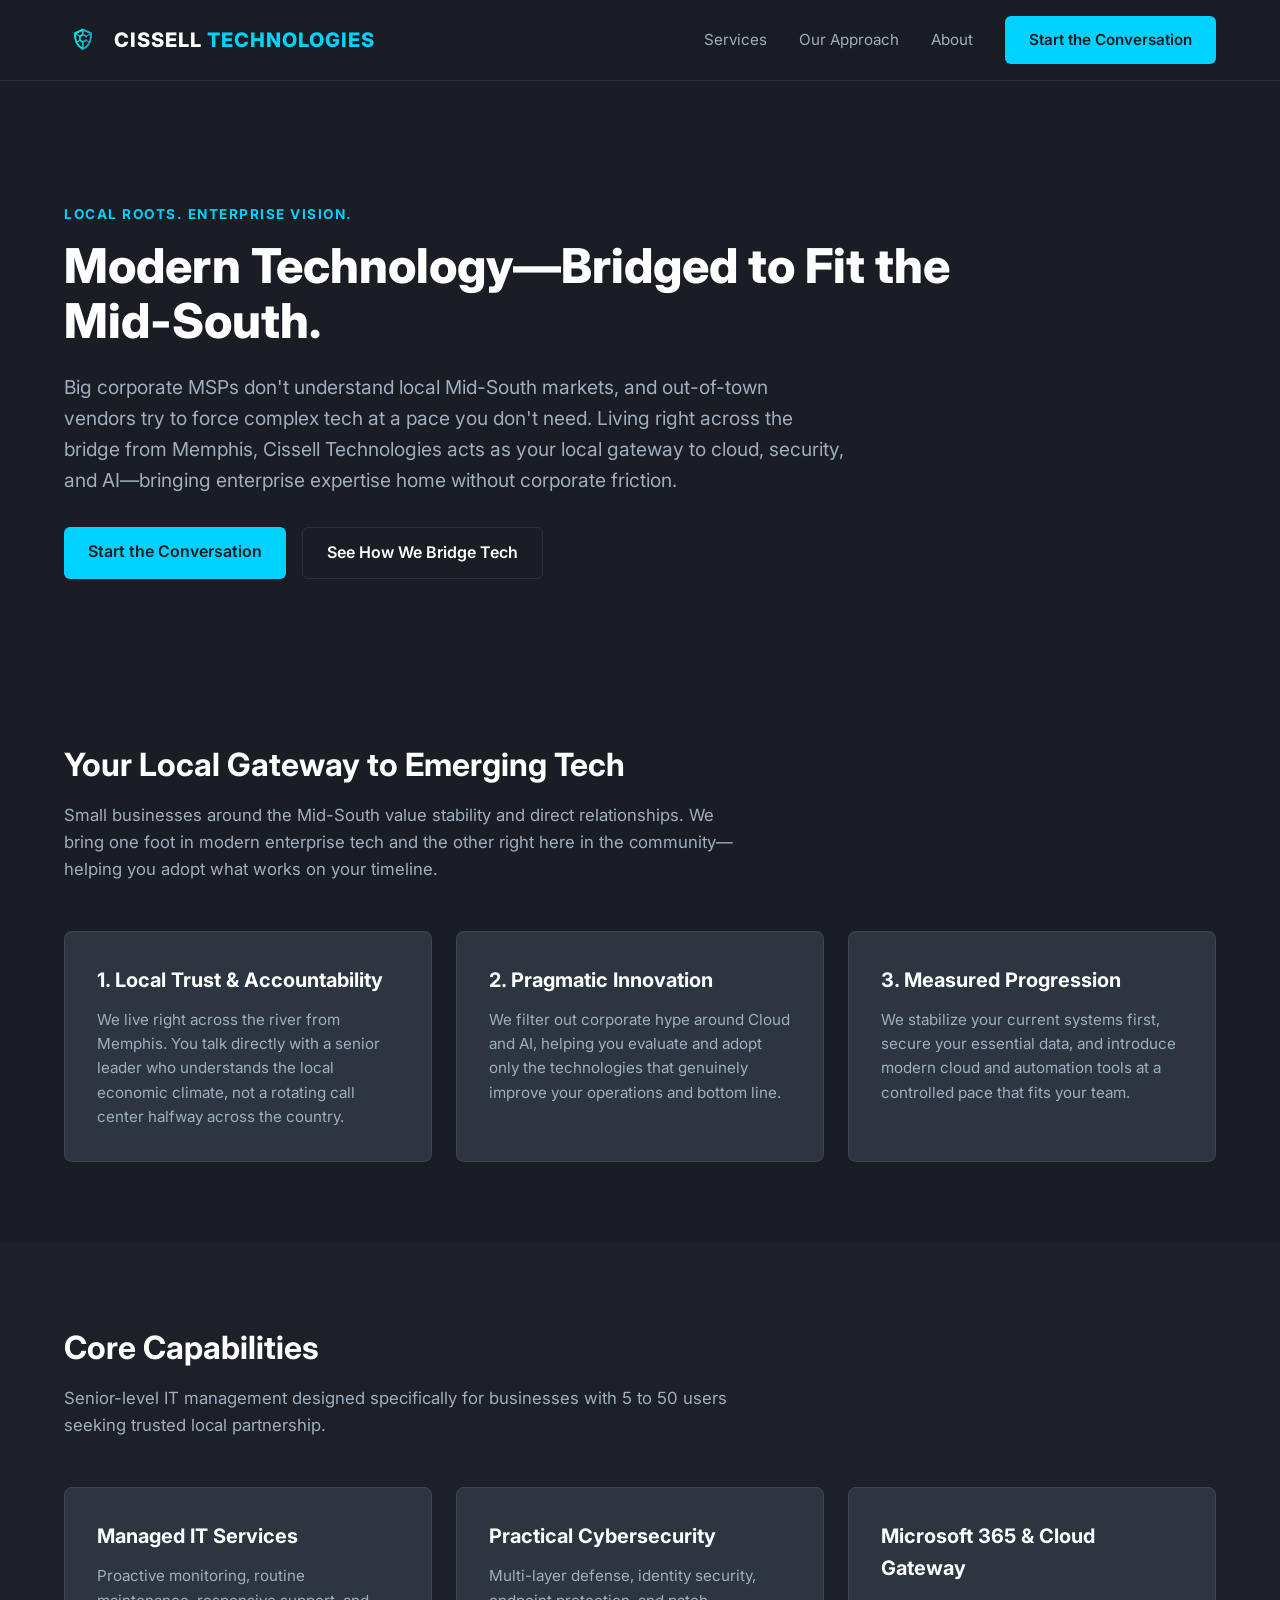
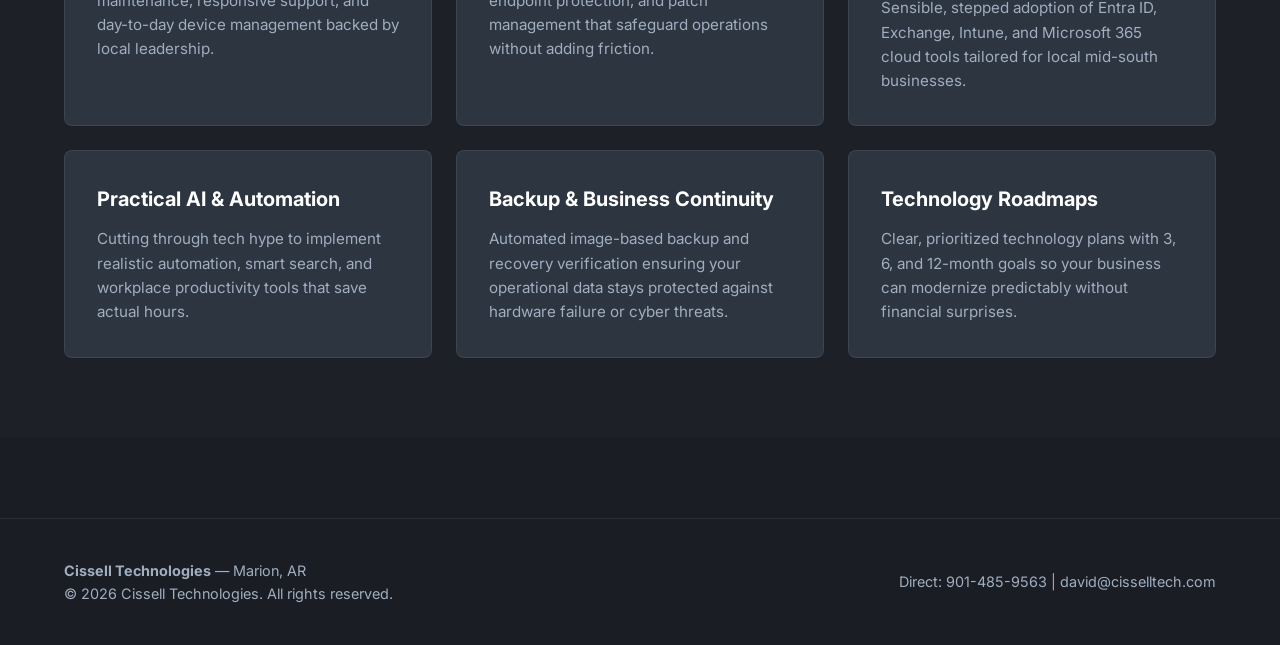
==== commit 9300aca7: "Add files via upload" ====
--- a/index.html
+++ b/index.html
@@ -118,7 +118,7 @@
         <p>© 2026 Cissell Technologies. All rights reserved.</p>
       </div>
       <div>
-        <p>Direct: 901-485-9563 | david@cissell.tech</p>
+        <p>Direct: 901-485-9563 | david@cisselltech.com</p>
       </div>
     </div>
   </footer>
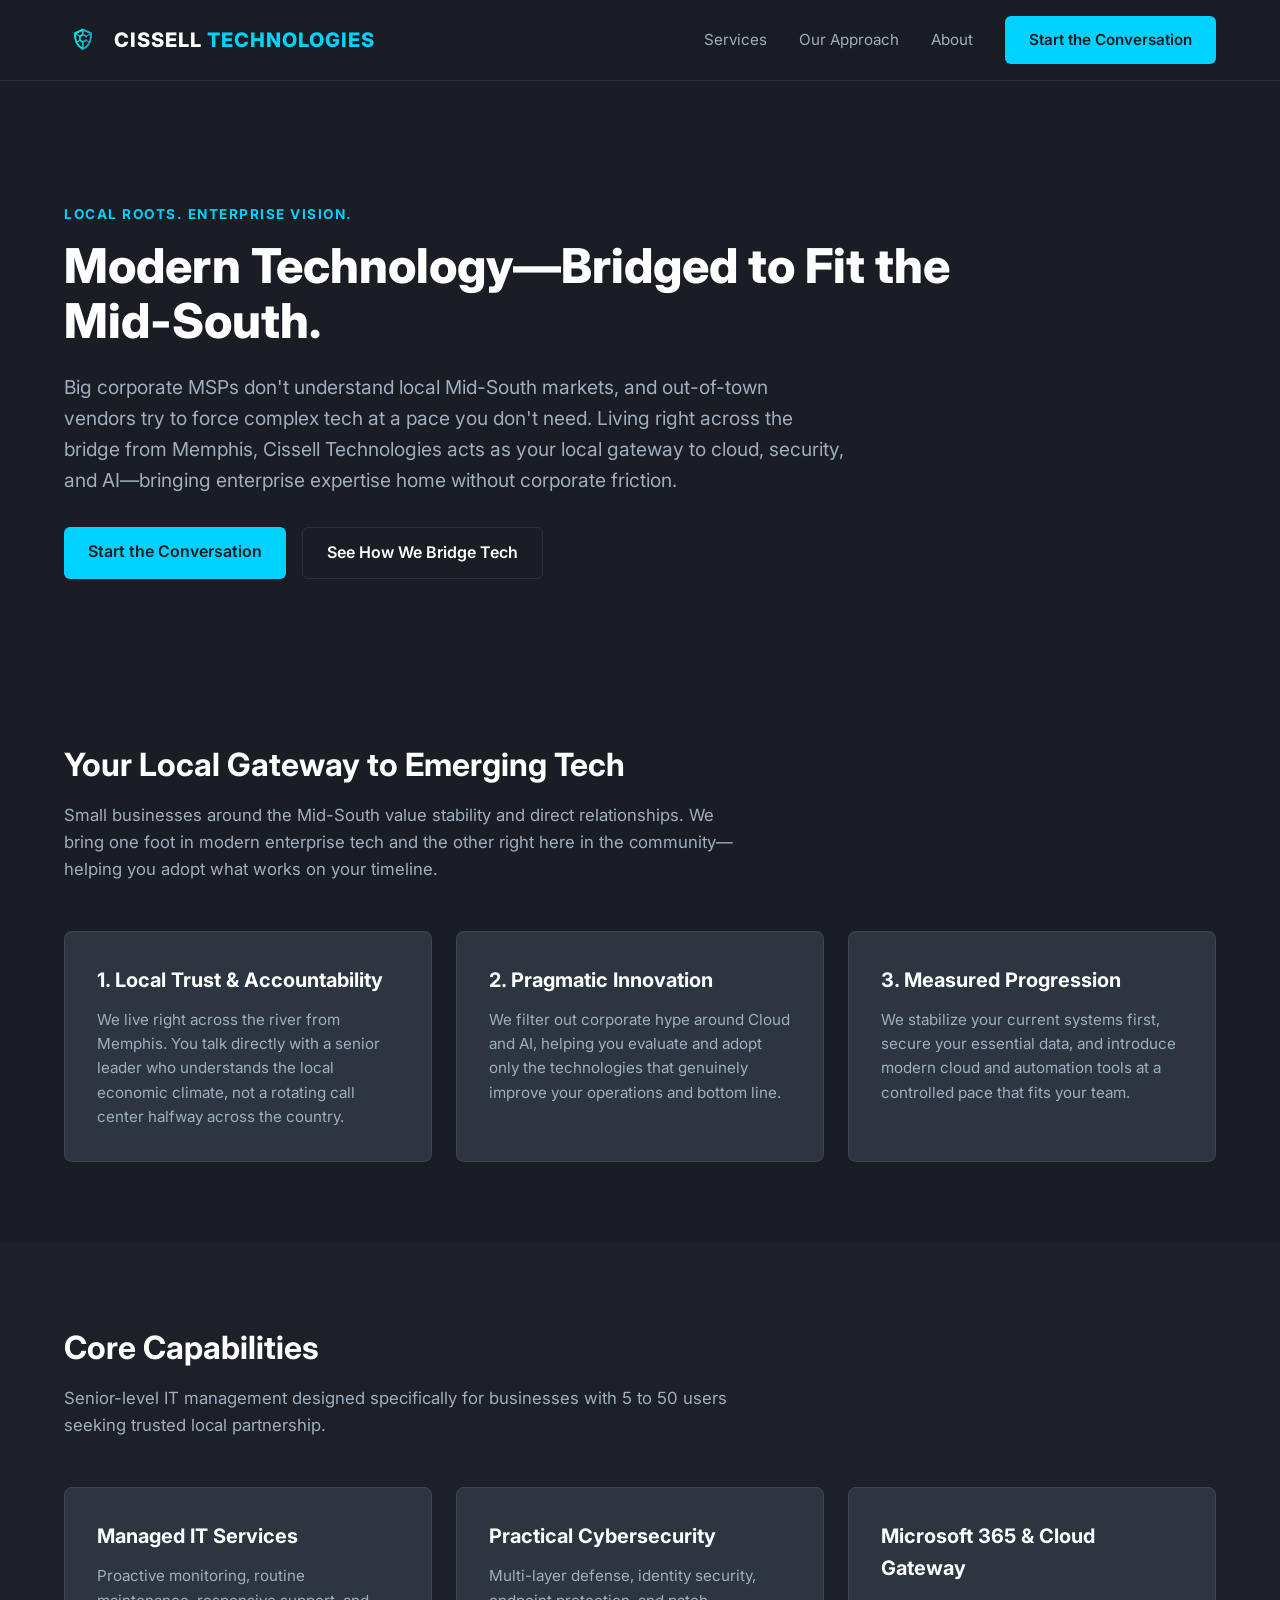
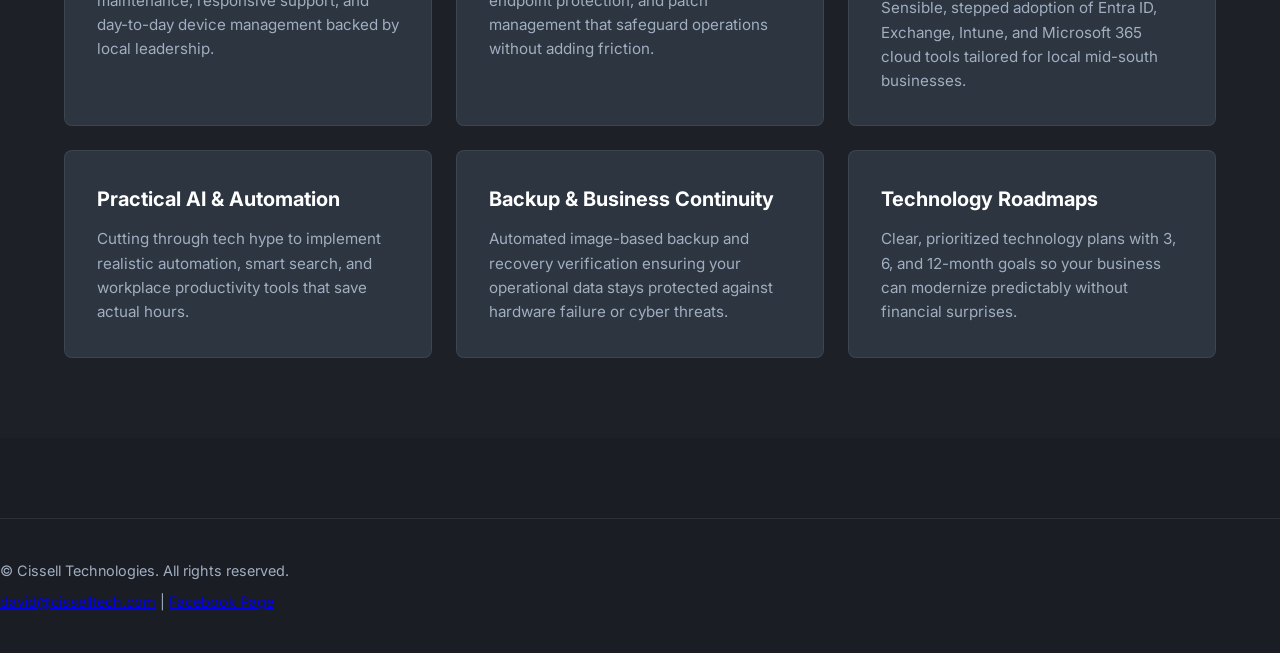
==== commit 27eaed1f: "Add files via upload" ====
--- a/index.html
+++ b/index.html
@@ -110,17 +110,13 @@
     </div>
   </section>
 
-  <!-- FOOTER -->
+  <!-- Footer -->
   <footer>
-    <div class="container footer-container">
-      <div>
-        <p><strong>Cissell Technologies</strong> — Marion, AR</p>
-        <p>© 2026 Cissell Technologies. All rights reserved.</p>
-      </div>
-      <div>
-        <p>Direct: 901-485-9563 | david@cisselltech.com</p>
-      </div>
-    </div>
+    <p>&copy; Cissell Technologies. All rights reserved.</p>
+    <p style="margin-top: 8px;">
+      <a href="mailto:david@cisselltech.com">david@cisselltech.com</a> | 
+      <a href="https://facebook.com" target="_blank" rel="noopener">Facebook Page</a>
+    </p>
   </footer>
 
 </body>
